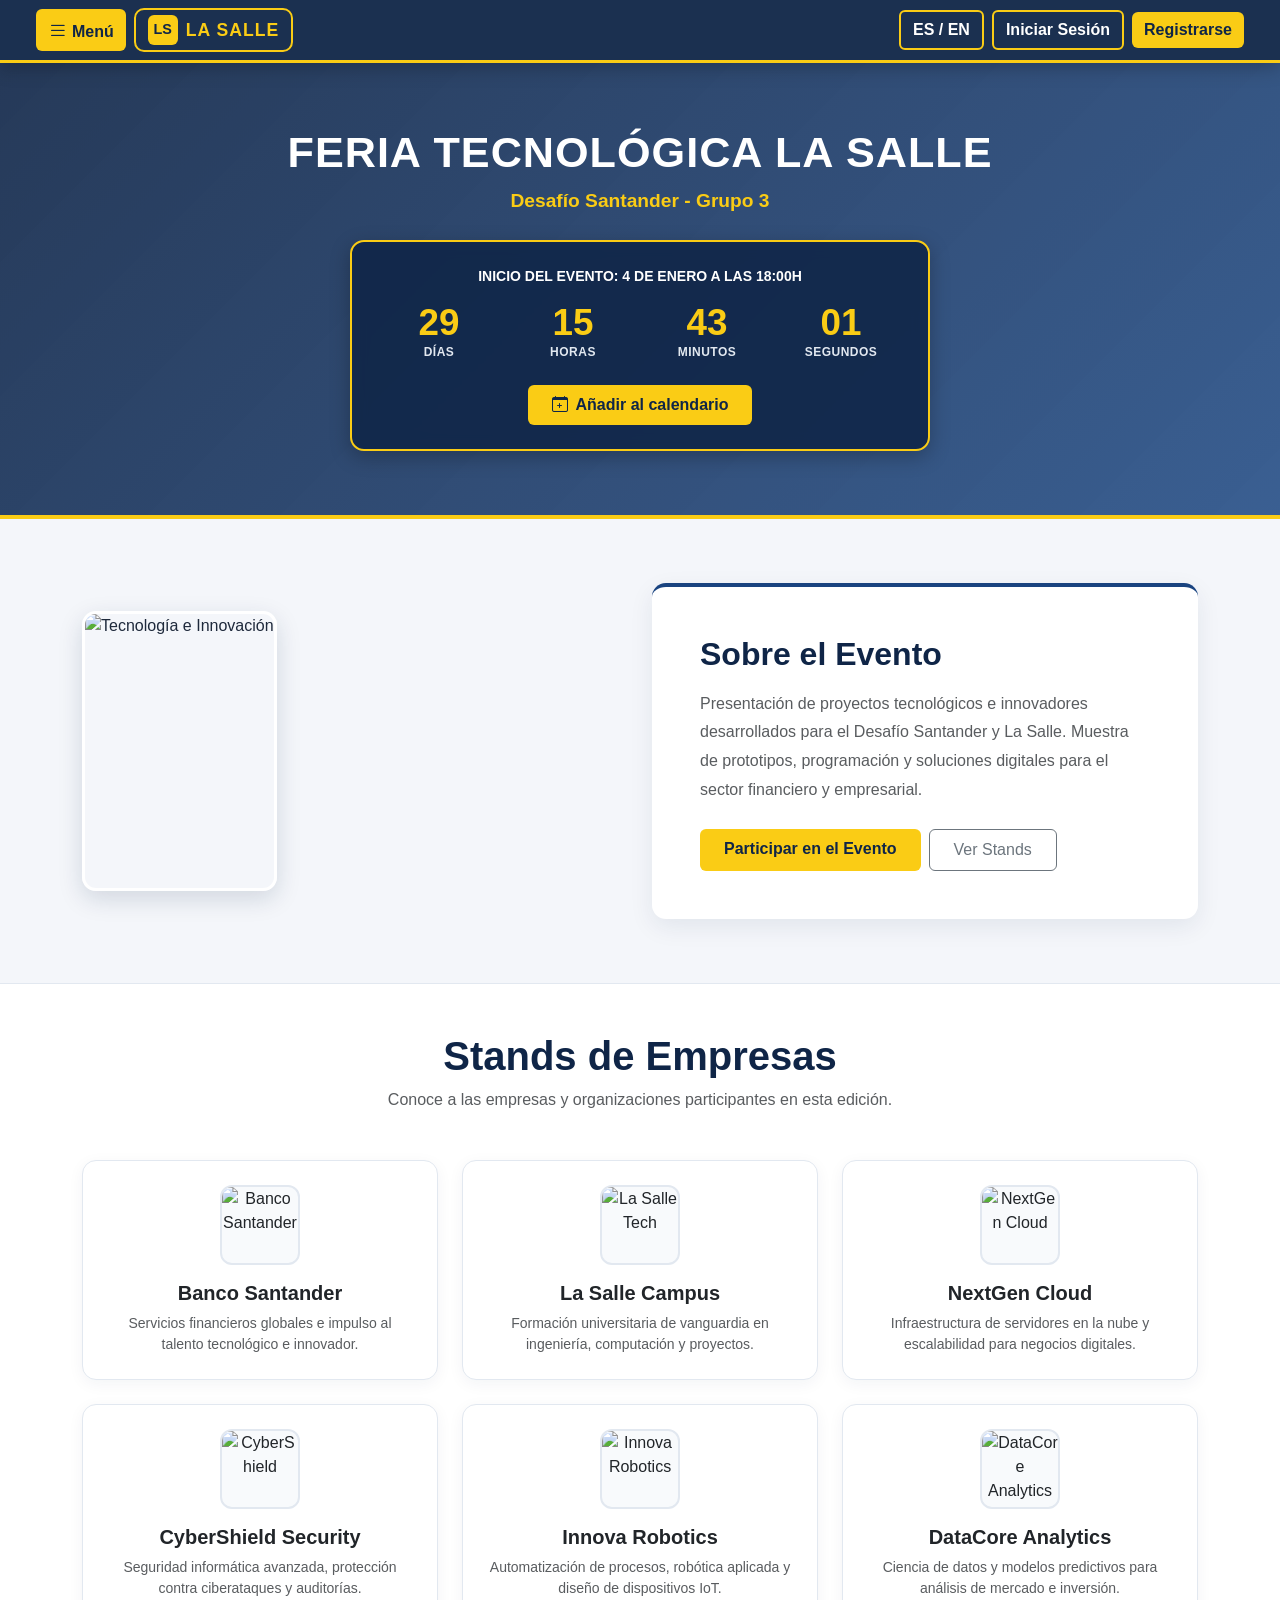
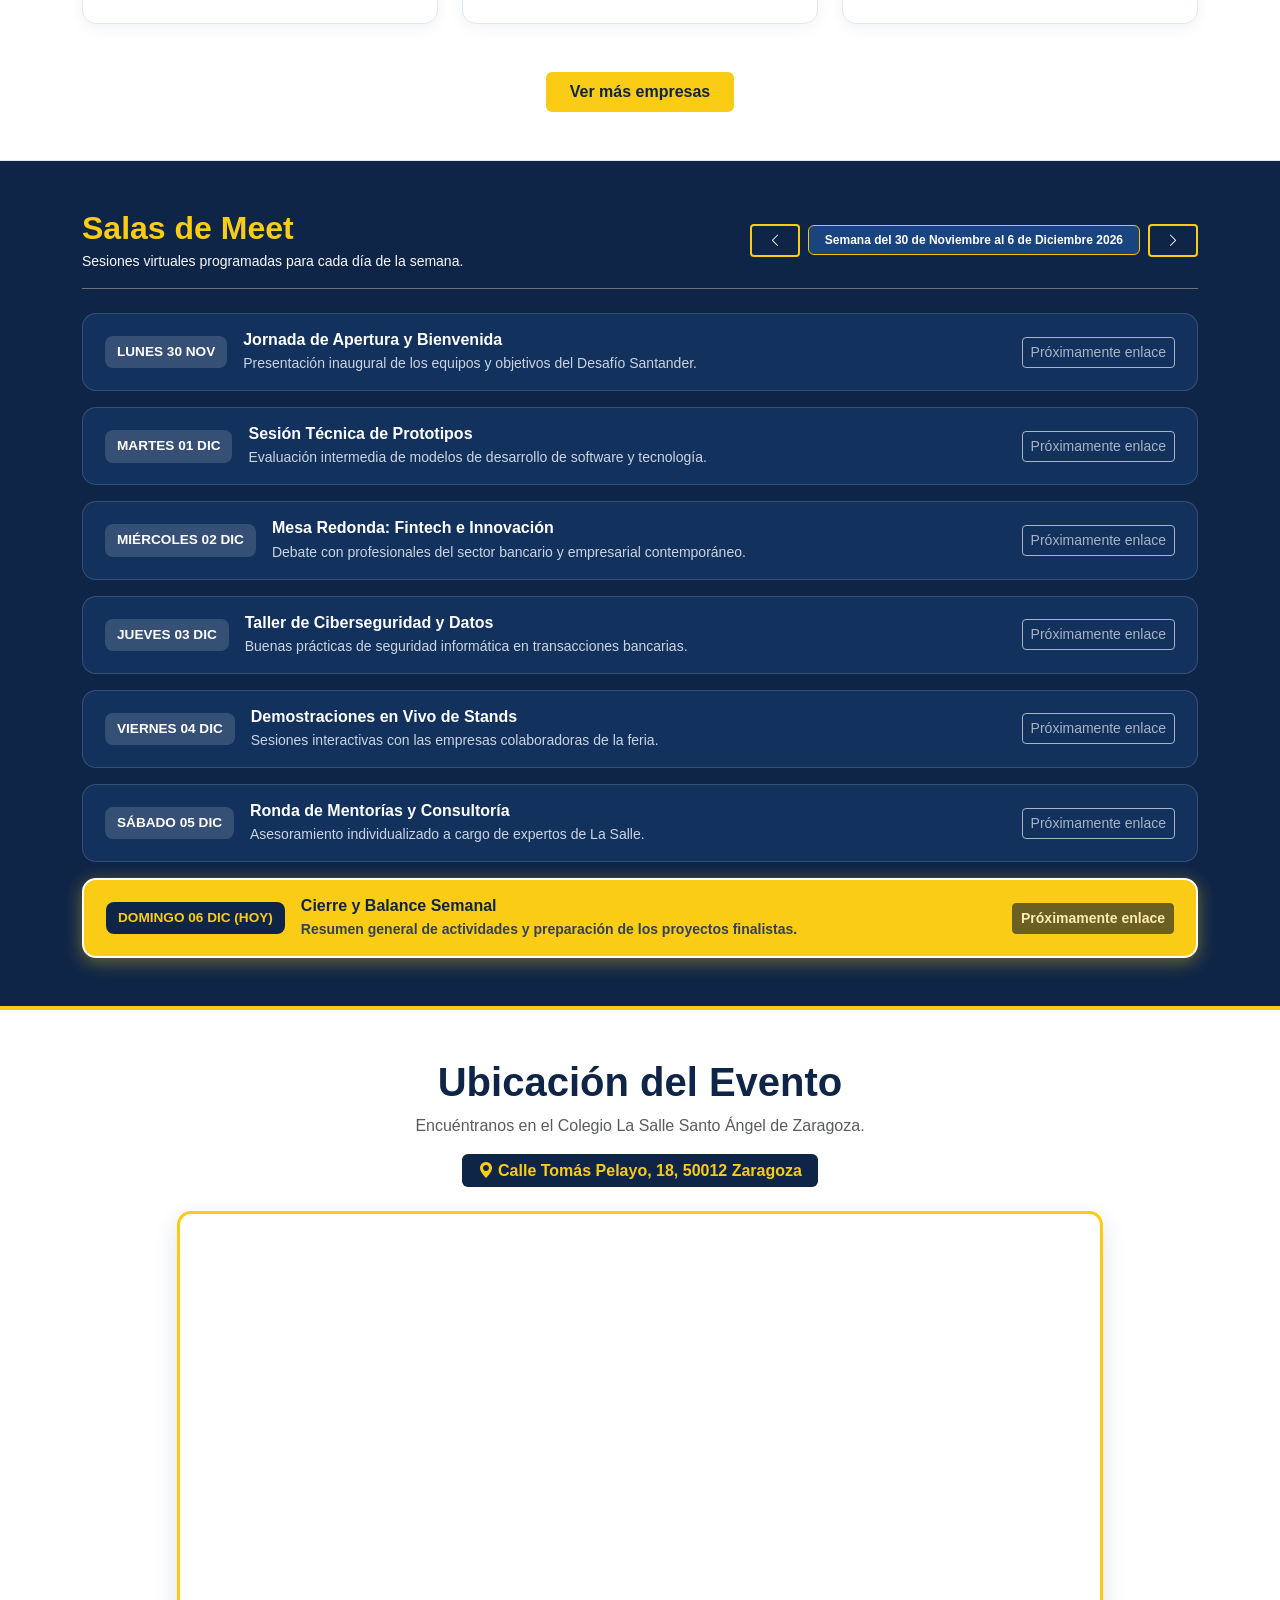
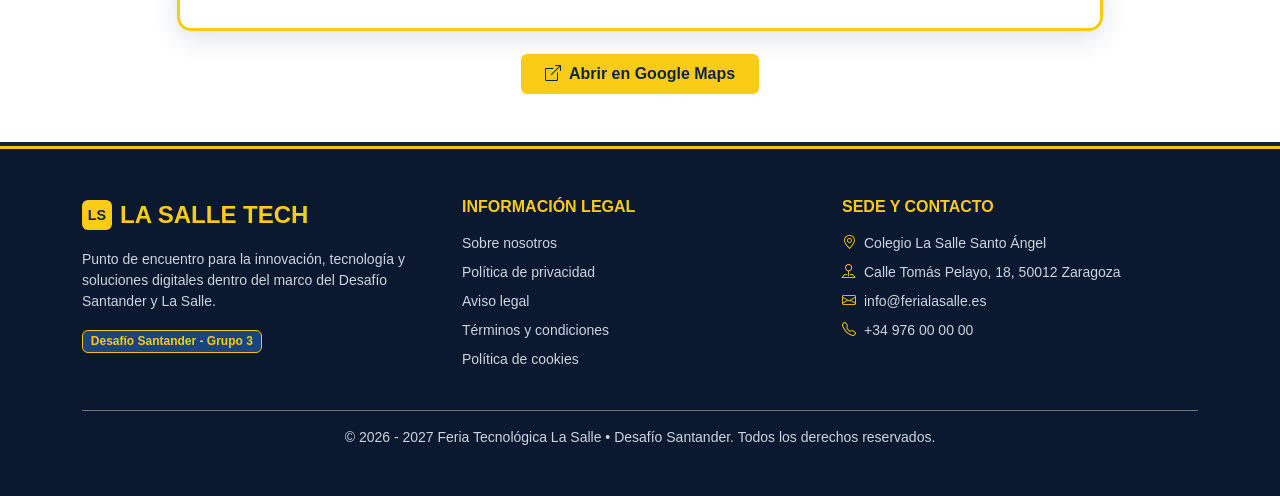
==== Archivos Página Web/index.html @ 6c06a2c7 "cambio de nombre a index" ====
<!DOCTYPE html>
<html lang="es">
<head>
  <meta charset="UTF-8">
  <meta name="viewport" content="width=device-width, initial-scale=1.0">
  <title>Feria La Salle</title>
  <link href="https://cdn.jsdelivr.net/npm/bootstrap@5.3.3/dist/css/bootstrap.min.css" rel="stylesheet">
  <link rel="stylesheet" href="https://cdn.jsdelivr.net/npm/bootstrap-icons@1.11.3/font/bootstrap-icons.min.css">
  <link rel="stylesheet" href="LaSalleCSS.CSS">
</head>
<body>

  <div class="offcanvas offcanvas-start offcanvas-azul" tabindex="-1" id="menuLateral">
    <div class="offcanvas-header border-bottom border-secondary">
      <h5 class="offcanvas-title text-amarillo fw-bold" id="menu-titulo">Menú Principal</h5>
      <button type="button" class="btn-close btn-close-white" data-bs-dismiss="offcanvas"></button>
    </div>
    <div class="offcanvas-body">
      <ul class="nav flex-column gap-2">
        <li class="nav-item">
          <a class="nav-link" href="#info" id="opt-info" data-bs-dismiss="offcanvas">
            <i class="bi bi-info-circle me-2"></i>Información
          </a>
        </li>
        <li class="nav-item">
          <a class="nav-link" href="#stands" id="opt-stands" data-bs-dismiss="offcanvas">
            <i class="bi bi-shop me-2"></i>Stands
          </a>
        </li>
        <li class="nav-item">
          <a class="nav-link" href="#meets" id="opt-meet" data-bs-dismiss="offcanvas">
            <i class="bi bi-camera-video me-2"></i>Meets
          </a>
        </li>
        <li class="nav-item">
          <a class="nav-link" href="#mapa" id="opt-mapa" data-bs-dismiss="offcanvas">
            <i class="bi bi-geo-alt me-2"></i>Mapa
          </a>
        </li>
        <li class="nav-item">
          <a class="nav-link" href="#calendario-seccion" id="opt-cal" data-bs-dismiss="offcanvas">
            <i class="bi bi-calendar3 me-2"></i>Calendario
          </a>
        </li>
      </ul>
    </div>
  </div>

  <div class="modal fade" id="modalPerfil" tabindex="-1" aria-hidden="true">
    <div class="modal-dialog modal-dialog-centered">
      <div class="modal-content card-auth overflow-hidden">
        <div class="card-auth-header d-flex justify-content-between align-items-center">
          <h5 class="modal-title fw-bold text-amarillo mb-0" id="perfil-modal-titulo">
            <i class="bi bi-person-bounding-box me-2"></i>Perfil de Usuario
          </h5>
          <button type="button" class="btn-close btn-close-white" data-bs-dismiss="modal"></button>
        </div>
        <div class="modal-body p-4 text-center">
          <div class="mb-3">
            <img src="https://images.unsplash.com/photo-1535713875002-d1d0cf377fde?auto=format&fit=crop&w=200&q=80" id="perfil-modal-img" alt="Foto de Perfil" class="rounded-circle border border-warning border-3 shadow" style="width: 110px; height: 110px; object-fit: cover;">
          </div>
          <h4 class="fw-bold text-dark mb-1" id="perfil-modal-nombre">Usuario</h4>
          <div class="mb-4">
            <span class="badge bg-azul-primario text-amarillo px-3 py-2 fs-6" id="perfil-modal-tipo">Usuario / Invitado</span>
          </div>
          <div class="text-start bg-light p-3 rounded-3 border" id="perfil-modal-detalles">
          </div>
        </div>
        <div class="modal-footer bg-light border-0 d-flex justify-content-between">
          <button type="button" class="btn btn-outline-secondary" data-bs-dismiss="modal" id="perfil-btn-cerrar">Cerrar</button>
          <button type="button" class="btn btn-danger" onclick="cerrarSesion()" id="perfil-btn-salir">Cerrar Sesión</button>
        </div>
      </div>
    </div>
  </div>

  <header class="banner-superior-sticky py-2 px-3 px-md-4">
    <div class="container-fluid d-flex justify-content-between align-items-center flex-wrap gap-2">
      <div class="d-flex align-items-center gap-2">
        <button class="btn btn-amarillo" type="button" data-bs-toggle="offcanvas" data-bs-target="#menuLateral">
          <i class="bi bi-list fs-5 me-1"></i><span id="btn-txt-menu">Menú</span>
        </button>
        <a href="LaSalle.HTML" class="logo-banner">
          <div class="logo-simbolo">LS</div>
          <span class="logo-texto">LA SALLE</span>
        </a>
      </div>

      <div class="d-flex align-items-center flex-wrap gap-2" id="contenedor-auth-header">
        <button class="btn btn-azul-outline" id="btn-idioma" onclick="cambiarIdioma()">ES / EN</button>
        <div id="zona-botones-sesion" class="d-flex align-items-center gap-2">
          <a href="login.html" class="btn btn-azul-outline" id="btn-login-header">Iniciar Sesión</a>
          <a href="login.html#bloque-registro" class="btn btn-amarillo" id="btn-registro-header">Registrarse</a>
        </div>
      </div>
    </div>
  </header>

  <section class="primer-fragmento p-3 p-md-5 d-flex align-items-center justify-content-center" id="calendario-seccion">
    <div class="container text-center my-3">
      <h1 class="nombre-evento text-uppercase mb-2" id="txt-titulo">Feria Tecnológica La Salle</h1>
      <div class="subtitulo-evento mb-4" id="txt-subtitulo">Desafío Santander - Grupo 3</div>

      <div class="contador-caja mx-auto p-3 p-md-4 text-center">
        <div class="text-uppercase fw-bold text-white small mb-3" id="txt-contador-desc">
          Inicio del evento: 4 de Enero a las 18:00h
        </div>
        <div class="row g-2 justify-content-center text-center">
          <div class="col-3">
            <div class="contador-numero" id="dias">00</div>
            <div class="contador-etiqueta" id="lbl-dias">Días</div>
          </div>
          <div class="col-3">
            <div class="contador-numero" id="horas">00</div>
            <div class="contador-etiqueta" id="lbl-horas">Horas</div>
          </div>
          <div class="col-3">
            <div class="contador-numero" id="minutos">00</div>
            <div class="contador-etiqueta" id="lbl-min">Minutos</div>
          </div>
          <div class="col-3">
            <div class="contador-numero" id="segundos">00</div>
            <div class="contador-etiqueta" id="lbl-seg">Segundos</div>
          </div>
        </div>
        <div class="mt-4">
          <button type="button" class="btn btn-amarillo px-4 py-2" id="btn-add-cal">
            <i class="bi bi-calendar-plus me-2"></i>Añadir al calendario
          </button>
        </div>
      </div>
    </div>
  </section>

  <section class="container my-5 py-3" id="info">
    <div class="row g-4 align-items-center">
      <div class="col-12 col-lg-6">
        <img src="https://images.unsplash.com/photo-1531482615713-2afd69097998?auto=format&fit=crop&w=900&q=80" alt="Tecnología e Innovación" class="foto-evento img-fluid">
      </div>
      <div class="col-12 col-lg-6">
        <div class="tarjeta-info p-4 p-md-5">
          <h2 class="fw-bold mb-3" style="color: #0f2547;" id="txt-info-titulo">Sobre el Evento</h2>
          <p class="text-muted fs-6 mb-4" id="txt-info-cuerpo" style="line-height: 1.8;">
            Presentación de proyectos tecnológicos e innovadores desarrollados para el Desafío Santander y La Salle. Muestra de prototipos, programación y soluciones digitales para el sector financiero y empresarial.
          </p>
          <div class="d-flex flex-wrap gap-2">
            <a href="login.html#bloque-registro" class="btn btn-amarillo px-4 py-2" id="btn-participar">Participar en el Evento</a>
            <a href="#stands" class="btn btn-outline-secondary px-4 py-2" id="btn-mas-info">Ver Stands</a>
          </div>
        </div>
      </div>
    </div>
  </section>

  <section class="seccion-stands py-5" id="stands">
    <div class="container">
      <div class="text-center mb-5">
        <h2 class="fw-bold display-6" style="color: #0f2547;" id="txt-stands-titulo">Stands de Empresas</h2>
        <p class="text-muted" id="txt-stands-sub">Conoce a las empresas y organizaciones participantes en esta edición.</p>
      </div>

      <div class="row row-cols-1 row-cols-md-2 row-cols-lg-3 g-4">
        <div class="col">
          <div class="card h-100 tarjeta-empresa text-center p-4">
            <div class="logo-empresa-wrapper mx-auto mb-3">
              <img src="https://images.unsplash.com/photo-1618005182384-a83a8bd57fbe?auto=format&fit=crop&w=160&q=80" class="logo-empresa" alt="Banco Santander">
            </div>
            <h5 class="fw-bold mb-2">Banco Santander</h5>
            <p class="text-muted small mb-0" id="stand-desc-1">Servicios financieros globales e impulso al talento tecnológico e innovador.</p>
          </div>
        </div>

        <div class="col">
          <div class="card h-100 tarjeta-empresa text-center p-4">
            <div class="logo-empresa-wrapper mx-auto mb-3">
              <img src="https://images.unsplash.com/photo-1526374965328-7f61d4dc18c5?auto=format&fit=crop&w=160&q=80" class="logo-empresa" alt="La Salle Tech">
            </div>
            <h5 class="fw-bold mb-2">La Salle Campus</h5>
            <p class="text-muted small mb-0" id="stand-desc-2">Formación universitaria de vanguardia en ingeniería, computación y proyectos.</p>
          </div>
        </div>

        <div class="col">
          <div class="card h-100 tarjeta-empresa text-center p-4">
            <div class="logo-empresa-wrapper mx-auto mb-3">
              <img src="https://images.unsplash.com/photo-1518770660439-4636190af475?auto=format&fit=crop&w=160&q=80" class="logo-empresa" alt="NextGen Cloud">
            </div>
            <h5 class="fw-bold mb-2">NextGen Cloud</h5>
            <p class="text-muted small mb-0" id="stand-desc-3">Infraestructura de servidores en la nube y escalabilidad para negocios digitales.</p>
          </div>
        </div>

        <div class="col">
          <div class="card h-100 tarjeta-empresa text-center p-4">
            <div class="logo-empresa-wrapper mx-auto mb-3">
              <img src="https://images.unsplash.com/photo-1550751827-4bd374c3f58b?auto=format&fit=crop&w=160&q=80" class="logo-empresa" alt="CyberShield">
            </div>
            <h5 class="fw-bold mb-2">CyberShield Security</h5>
            <p class="text-muted small mb-0" id="stand-desc-4">Seguridad informática avanzada, protección contra ciberataques y auditorías.</p>
          </div>
        </div>

        <div class="col">
          <div class="card h-100 tarjeta-empresa text-center p-4">
            <div class="logo-empresa-wrapper mx-auto mb-3">
              <img src="https://images.unsplash.com/photo-1535378917042-10a22c95931a?auto=format&fit=crop&w=160&q=80" class="logo-empresa" alt="Innova Robotics">
            </div>
            <h5 class="fw-bold mb-2">Innova Robotics</h5>
            <p class="text-muted small mb-0" id="stand-desc-5">Automatización de procesos, robótica aplicada y diseño de dispositivos IoT.</p>
          </div>
        </div>

        <div class="col">
          <div class="card h-100 tarjeta-empresa text-center p-4">
            <div class="logo-empresa-wrapper mx-auto mb-3">
              <img src="https://images.unsplash.com/photo-1507238691740-187a5b1d37b8?auto=format&fit=crop&w=160&q=80" class="logo-empresa" alt="DataCore Analytics">
            </div>
            <h5 class="fw-bold mb-2">DataCore Analytics</h5>
            <p class="text-muted small mb-0" id="stand-desc-6">Ciencia de datos y modelos predictivos para análisis de mercado e inversión.</p>
          </div>
        </div>
      </div>

      <div class="text-center mt-5">
        <a href="stands.html" class="btn btn-amarillo px-4 py-2" id="btn-ver-mas-stands">
          Ver más empresas
        </a>
      </div>
    </div>
  </section>

  <section class="seccion-meets py-5" id="meets">
    <div class="container">
      <div class="d-flex justify-content-between align-items-center flex-wrap gap-3 mb-4 border-bottom border-secondary pb-3">
        <div>
          <h2 class="fw-bold text-amarillo mb-1" id="txt-meets-titulo">Salas de Meet</h2>
          <p class="text-light small mb-0" id="txt-meets-sub">Sesiones virtuales programadas para cada día de la semana.</p>
        </div>

        <div class="d-flex align-items-center gap-2">
          <button class="btn btn-azul-outline btn-sm px-3" onclick="moverSemana(-1)" title="Semana anterior">
            <i class="bi bi-chevron-left"></i>
          </button>
          <span class="badge bg-azul-secundario border border-warning text-white py-2 px-3 fw-bold" id="etiqueta-semana">
            Cargando semana...
          </span>
          <button class="btn btn-azul-outline btn-sm px-3" onclick="moverSemana(1)" title="Semana siguiente">
            <i class="bi bi-chevron-right"></i>
          </button>
        </div>
      </div>

      <div class="row row-cols-1 g-3">
        <div class="col">
          <div class="tarjeta-dia-columna d-flex flex-column flex-md-row justify-content-between align-items-md-center gap-3" id="tarjeta-dia-1">
            <div class="d-flex align-items-center gap-3">
              <span class="badge-dia" id="col-dia-1-badge">LUNES 09 NOV</span>
              <div>
                <h6 class="fw-bold mb-1" id="col-dia-1-titulo">Jornada de Apertura y Bienvenida</h6>
                <p class="small text-muted-custom mb-0" id="col-dia-1-desc">Presentación inaugural de los equipos y objetivos del Desafío Santander.</p>
              </div>
            </div>
            <div>
              <button class="btn btn-sm btn-outline-light disabled" id="col-btn-1">Próximamente enlace</button>
            </div>
          </div>
        </div>

        <div class="col">
          <div class="tarjeta-dia-columna dia-actual d-flex flex-column flex-md-row justify-content-between align-items-md-center gap-3" id="tarjeta-dia-2">
            <div class="d-flex align-items-center gap-3">
              <span class="badge-dia" id="col-dia-2-badge">MARTES 10 NOV (HOY)</span>
              <div>
                <h6 class="fw-bold mb-1" id="col-dia-2-titulo">Sesión Técnica de Prototipos</h6>
                <p class="small text-muted-custom mb-0" id="col-dia-2-desc">Evaluación intermedia de modelos de desarrollo de software y tecnología.</p>
              </div>
            </div>
            <div>
              <button class="btn btn-sm btn-dark fw-bold disabled" id="col-btn-2">Próximamente enlace</button>
            </div>
          </div>
        </div>

        <div class="col">
          <div class="tarjeta-dia-columna d-flex flex-column flex-md-row justify-content-between align-items-md-center gap-3" id="tarjeta-dia-3">
            <div class="d-flex align-items-center gap-3">
              <span class="badge-dia" id="col-dia-3-badge">MIÉRCOLES 11 NOV</span>
              <div>
                <h6 class="fw-bold mb-1" id="col-dia-3-titulo">Mesa Redonda: Fintech e Innovación</h6>
                <p class="small text-muted-custom mb-0" id="col-dia-3-desc">Debate con profesionales del sector bancario y empresarial contemporáneo.</p>
              </div>
            </div>
            <div>
              <button class="btn btn-sm btn-outline-light disabled" id="col-btn-3">Próximamente enlace</button>
            </div>
          </div>
        </div>

        <div class="col">
          <div class="tarjeta-dia-columna d-flex flex-column flex-md-row justify-content-between align-items-md-center gap-3" id="tarjeta-dia-4">
            <div class="d-flex align-items-center gap-3">
              <span class="badge-dia" id="col-dia-4-badge">JUEVES 12 NOV</span>
              <div>
                <h6 class="fw-bold mb-1" id="col-dia-4-titulo">Taller de Ciberseguridad y Datos</h6>
                <p class="small text-muted-custom mb-0" id="col-dia-4-desc">Buenas prácticas de seguridad informática en transacciones bancarias.</p>
              </div>
            </div>
            <div>
              <button class="btn btn-sm btn-outline-light disabled" id="col-btn-4">Próximamente enlace</button>
            </div>
          </div>
        </div>

        <div class="col">
          <div class="tarjeta-dia-columna d-flex flex-column flex-md-row justify-content-between align-items-md-center gap-3" id="tarjeta-dia-5">
            <div class="d-flex align-items-center gap-3">
              <span class="badge-dia" id="col-dia-5-badge">VIERNES 13 NOV</span>
              <div>
                <h6 class="fw-bold mb-1" id="col-dia-5-titulo">Demostraciones en Vivo de Stands</h6>
                <p class="small text-muted-custom mb-0" id="col-dia-5-desc">Sesiones interactivas con las empresas colaboradoras de la feria.</p>
              </div>
            </div>
            <div>
              <button class="btn btn-sm btn-outline-light disabled" id="col-btn-5">Próximamente enlace</button>
            </div>
          </div>
        </div>

        <div class="col">
          <div class="tarjeta-dia-columna d-flex flex-column flex-md-row justify-content-between align-items-md-center gap-3" id="tarjeta-dia-6">
            <div class="d-flex align-items-center gap-3">
              <span class="badge-dia" id="col-dia-6-badge">SÁBADO 14 NOV</span>
              <div>
                <h6 class="fw-bold mb-1" id="col-dia-6-titulo">Ronda de Mentorías y Consultoría</h6>
                <p class="small text-muted-custom mb-0" id="col-dia-6-desc">Asesoramiento individualizado a cargo de expertos de La Salle.</p>
              </div>
            </div>
            <div>
              <button class="btn btn-sm btn-outline-light disabled" id="col-btn-6">Próximamente enlace</button>
            </div>
          </div>
        </div>

        <div class="col">
          <div class="tarjeta-dia-columna d-flex flex-column flex-md-row justify-content-between align-items-md-center gap-3" id="tarjeta-dia-7">
            <div class="d-flex align-items-center gap-3">
              <span class="badge-dia" id="col-dia-7-badge">DOMINGO 15 NOV</span>
              <div>
                <h6 class="fw-bold mb-1" id="col-dia-7-titulo">Cierre y Balance Semanal</h6>
                <p class="small text-muted-custom mb-0" id="col-dia-7-desc">Resumen general de actividades y preparación de los proyectos finalistas.</p>
              </div>
            </div>
            <div>
              <button class="btn btn-sm btn-outline-light disabled" id="col-btn-7">Próximamente enlace</button>
            </div>
          </div>
        </div>
      </div>
    </div>
  </section>

  <section class="seccion-mapa py-5" id="mapa">
    <div class="container">
      <div class="text-center mb-4">
        <h2 class="fw-bold display-6" style="color: #0f2547;" id="txt-mapa-titulo">Ubicación del Evento</h2>
        <p class="text-muted" id="txt-mapa-sub">Encuéntranos en el Colegio La Salle Santo Ángel de Zaragoza.</p>
        <span class="badge bg-azul-primario text-amarillo fs-6 py-2 px-3 fw-bold">
          <i class="bi bi-geo-alt-fill me-1"></i>Calle Tomás Pelayo, 18, 50012 Zaragoza
        </span>
      </div>

      <div class="row justify-content-center">
        <div class="col-12 col-lg-10">
          <iframe 
            class="mapa-frame mb-3"
            src="https://www.google.com/maps/embed?pb=!1m18!1m12!1m3!1d2982.025345672152!2d-0.8936785234586455!3d41.633596480749065!2m3!1f0!2f0!3f0!3m2!1i1024!2i768!4f13.1!3m3!1m2!1s0xd5914ddf2fa75bb%3A0x6b2e11894d3a8a3a!2sColegio%20La%20Salle%20Santo%20%C3%81ngel!5e0!3m2!1ses!2ses!4v1700000000000!5m2!1ses!2ses" 
            allowfullscreen="" 
            loading="lazy" 
            referrerpolicy="no-referrer-when-downgrade">
          </iframe>
          <div class="text-center">
            <a href="https://www.google.com/maps/search/?api=1&query=Colegio+La+Salle+Santo+Angel+Zaragoza" target="_blank" rel="noopener noreferrer" class="btn btn-amarillo px-4 py-2" id="btn-abrir-gmaps">
              <i class="bi bi-box-arrow-up-right me-2"></i>Abrir en Google Maps
            </a>
          </div>
        </div>
      </div>
    </div>
  </section>

  <footer class="seccion-footer py-5 border-top border-warning border-3">
    <div class="container">
      <div class="row g-4 mb-4">
        <div class="col-12 col-md-4">
          <div class="d-flex align-items-center gap-2 mb-3">
            <div class="logo-simbolo">LS</div>
            <span class="fs-4 fw-bold text-amarillo">LA SALLE TECH</span>
          </div>
          <p class="small text-muted-custom mb-3" id="footer-desc">
            Punto de encuentro para la innovación, tecnología y soluciones digitales dentro del marco del Desafío Santander y La Salle.
          </p>
          <span class="badge bg-azul-secundario text-amarillo border border-warning" id="footer-badge">Desafío Santander - Grupo 3</span>
        </div>

        <div class="col-6 col-md-4">
          <h6 class="fw-bold text-amarillo text-uppercase mb-3" id="footer-col-enlaces">Información Legal</h6>
          <ul class="list-unstyled d-flex flex-column gap-2 small">
            <li><a href="#" class="footer-link" onclick="event.preventDefault()" id="link-sobre-nosotros">Sobre nosotros</a></li>
            <li><a href="#" class="footer-link" onclick="event.preventDefault()" id="link-politica-privacidad">Política de privacidad</a></li>
            <li><a href="#" class="footer-link" onclick="event.preventDefault()" id="link-aviso-legal">Aviso legal</a></li>
            <li><a href="#" class="footer-link" onclick="event.preventDefault()" id="link-terminos">Términos y condiciones</a></li>
            <li><a href="#" class="footer-link" onclick="event.preventDefault()" id="link-cookies">Política de cookies</a></li>
          </ul>
        </div>

        <div class="col-6 col-md-4">
          <h6 class="fw-bold text-amarillo text-uppercase mb-3" id="footer-col-contacto">Sede y Contacto</h6>
          <ul class="list-unstyled small text-muted-custom d-flex flex-column gap-2">
            <li><i class="bi bi-geo-alt text-amarillo me-2"></i>Colegio La Salle Santo Ángel</li>
            <li><i class="bi bi-pin-map text-amarillo me-2"></i>Calle Tomás Pelayo, 18, 50012 Zaragoza</li>
            <li><i class="bi bi-envelope text-amarillo me-2"></i>info@ferialasalle.es</li>
            <li><i class="bi bi-telephone text-amarillo me-2"></i>+34 976 00 00 00</li>
          </ul>
        </div>
      </div>

      <div class="border-top border-secondary pt-3 text-center small text-muted-custom" id="footer-copy">
        &copy; 2026 - 2027 Feria Tecnológica La Salle &bull; Desafío Santander. Todos los derechos reservados.
      </div>
    </div>
  </footer>

  <script src="https://cdn.jsdelivr.net/npm/bootstrap@5.3.3/dist/js/bootstrap.bundle.min.js"></script>
  <script>
    let idiomaActual = localStorage.getItem("idiomaSeleccionado") || "es";
    let offsetSemana = 0;

    function aplicarTraduccion(lang) {
      if (lang === "en") {
        document.getElementById("menu-titulo").innerText = "Main Menu";
        document.getElementById("opt-info").innerHTML = '<i class="bi bi-info-circle me-2"></i>Information';
        document.getElementById("opt-stands").innerHTML = '<i class="bi bi-shop me-2"></i>Stands';
        document.getElementById("opt-meet").innerHTML = '<i class="bi bi-camera-video me-2"></i>Meets';
        document.getElementById("opt-mapa").innerHTML = '<i class="bi bi-geo-alt me-2"></i>Map';
        document.getElementById("opt-cal").innerHTML = '<i class="bi bi-calendar3 me-2"></i>Calendar';
        document.getElementById("btn-txt-menu").innerText = "Menu";
        const btnLogin = document.getElementById("btn-login-header");
        if (btnLogin) btnLogin.innerText = "Sign In";
        const btnReg = document.getElementById("btn-registro-header");
        if (btnReg) btnReg.innerText = "Register";
        document.getElementById("txt-titulo").innerText = "LA SALLE TECH FAIR";
        document.getElementById("txt-subtitulo").innerText = "Santander Challenge - Group 3";
        document.getElementById("txt-contador-desc").innerText = "Event starts: January 4th at 18:00h";
        document.getElementById("lbl-dias").innerText = "Days";
        document.getElementById("lbl-horas").innerText = "Hours";
        document.getElementById("lbl-min").innerText = "Minutes";
        document.getElementById("lbl-seg").innerText = "Seconds";
        document.getElementById("btn-add-cal").innerHTML = '<i class="bi bi-calendar-plus me-2"></i>Add to calendar';
        document.getElementById("txt-info-titulo").innerText = "About the Event";
        document.getElementById("txt-info-cuerpo").innerText = "Presentation of technological and innovative projects developed for the Santander and La Salle Challenge.";
        document.getElementById("btn-participar").innerText = "Join the Event";
        document.getElementById("btn-mas-info").innerText = "View Stands";
        document.getElementById("txt-stands-titulo").innerText = "Company Stands";
        document.getElementById("txt-stands-sub").innerText = "Discover participating companies and organizations in this edition.";
        document.getElementById("btn-ver-mas-stands").innerText = "See more companies";
        document.getElementById("txt-meets-titulo").innerText = "Meet Rooms";
        document.getElementById("txt-meets-sub").innerText = "Virtual sessions scheduled for each day of the week.";
        document.getElementById("txt-mapa-titulo").innerText = "Event Location";
        document.getElementById("txt-mapa-sub").innerText = "Find us at Colegio La Salle Santo Ángel in Zaragoza.";
        document.getElementById("btn-abrir-gmaps").innerHTML = '<i class="bi bi-box-arrow-up-right me-2"></i>Open in Google Maps';
        document.getElementById("footer-desc").innerText = "Meeting point for innovation, technology and digital solutions within the Santander & La Salle Challenge.";
        document.getElementById("footer-col-enlaces").innerText = "Legal Information";
        document.getElementById("footer-col-contacto").innerText = "Headquarters & Contact";
        document.getElementById("link-sobre-nosotros").innerText = "About us";
        document.getElementById("link-politica-privacidad").innerText = "Privacy Policy";
        document.getElementById("link-aviso-legal").innerText = "Legal Notice";
        document.getElementById("link-terminos").innerText = "Terms and Conditions";
        document.getElementById("link-cookies").innerText = "Cookies Policy";
        document.getElementById("footer-copy").innerHTML = "&copy; 2026 - 2027 La Salle Tech Fair &bull; Santander Challenge. All rights reserved.";
        document.getElementById("perfil-modal-titulo").innerHTML = '<i class="bi bi-person-bounding-box me-2"></i>Account Profile';
        document.getElementById("perfil-btn-cerrar").innerText = "Close";
        document.getElementById("perfil-btn-salir").innerText = "Log Out";
      } else {
        document.getElementById("menu-titulo").innerText = "Menú Principal";
        document.getElementById("opt-info").innerHTML = '<i class="bi bi-info-circle me-2"></i>Información';
        document.getElementById("opt-stands").innerHTML = '<i class="bi bi-shop me-2"></i>Stands';
        document.getElementById("opt-meet").innerHTML = '<i class="bi bi-camera-video me-2"></i>Meets';
        document.getElementById("opt-mapa").innerHTML = '<i class="bi bi-geo-alt me-2"></i>Mapa';
        document.getElementById("opt-cal").innerHTML = '<i class="bi bi-calendar3 me-2"></i>Calendario';
        document.getElementById("btn-txt-menu").innerText = "Menú";
        const btnLogin = document.getElementById("btn-login-header");
        if (btnLogin) btnLogin.innerText = "Iniciar Sesión";
        const btnReg = document.getElementById("btn-registro-header");
        if (btnReg) btnReg.innerText = "Registrarse";
        document.getElementById("txt-titulo").innerText = "FERIA TECNOLÓGICA LA SALLE";
        document.getElementById("txt-subtitulo").innerText = "Desafío Santander - Grupo 3";
        document.getElementById("txt-contador-desc").innerText = "Inicio del evento: 4 de Enero a las 18:00h";
        document.getElementById("lbl-dias").innerText = "Días";
        document.getElementById("lbl-horas").innerText = "Horas";
        document.getElementById("lbl-min").innerText = "Minutos";
        document.getElementById("lbl-seg").innerText = "Segundos";
        document.getElementById("btn-add-cal").innerHTML = '<i class="bi bi-calendar-plus me-2"></i>Añadir al calendario';
        document.getElementById("txt-info-titulo").innerText = "Sobre el Evento";
        document.getElementById("txt-info-cuerpo").innerText = "Presentación de proyectos tecnológicos e innovadores desarrollados para el Desafío Santander y La Salle. Muestra de prototipos, programación y soluciones digitales para el sector financiero y empresarial.";
        document.getElementById("btn-participar").innerText = "Participar en el Evento";
        document.getElementById("btn-mas-info").innerText = "Ver Stands";
        document.getElementById("txt-stands-titulo").innerText = "Stands de Empresas";
        document.getElementById("txt-stands-sub").innerText = "Conoce a las empresas y organizaciones participantes en esta edición.";
        document.getElementById("btn-ver-mas-stands").innerText = "Ver más empresas";
        document.getElementById("txt-meets-titulo").innerText = "Salas de Meet";
        document.getElementById("txt-meets-sub").innerText = "Sesiones virtuales programadas para cada día de la semana.";
        document.getElementById("txt-mapa-titulo").innerText = "Ubicación del Evento";
        document.getElementById("txt-mapa-sub").innerText = "Encuéntranos en el Colegio La Salle Santo Ángel de Zaragoza.";
        document.getElementById("btn-abrir-gmaps").innerHTML = '<i class="bi bi-box-arrow-up-right me-2"></i>Abrir en Google Maps';
        document.getElementById("footer-desc").innerText = "Punto de encuentro para la innovación, tecnología y soluciones digitales dentro del marco del Desafío Santander y La Salle.";
        document.getElementById("footer-col-enlaces").innerText = "Información Legal";
        document.getElementById("footer-col-contacto").innerText = "Sede y Contacto";
        document.getElementById("link-sobre-nosotros").innerText = "Sobre nosotros";
        document.getElementById("link-politica-privacidad").innerText = "Política de privacidad";
        document.getElementById("link-aviso-legal").innerText = "Aviso legal";
        document.getElementById("link-terminos").innerText = "Términos y condiciones";
        document.getElementById("link-cookies").innerText = "Política de cookies";
        document.getElementById("footer-copy").innerHTML = "&copy; 2026 - 2027 Feria Tecnológica La Salle &bull; Desafío Santander. Todos los derechos reservados.";
        document.getElementById("perfil-modal-titulo").innerHTML = '<i class="bi bi-person-bounding-box me-2"></i>Perfil de Usuario';
        document.getElementById("perfil-btn-cerrar").innerText = "Cerrar";
        document.getElementById("perfil-btn-salir").innerText = "Cerrar Sesión";
      }
      renderizarMeets();
    }

    function cambiarIdioma() {
      idiomaActual = (idiomaActual === "es") ? "en" : "es";
      localStorage.setItem("idiomaSeleccionado", idiomaActual);
      aplicarTraduccion(idiomaActual);
      actualizarEstadoSesion();
    }

    function abrirPerfil() {
      const usuarioSesion = localStorage.getItem("usuarioActual");
      if (!usuarioSesion) return;
      const datos = JSON.parse(usuarioSesion);

      const imgEl = document.getElementById("perfil-modal-img");
      const nomEl = document.getElementById("perfil-modal-nombre");
      const tipoEl = document.getElementById("perfil-modal-tipo");
      const detEl = document.getElementById("perfil-modal-detalles");

      const defaultFoto = (datos.tipo === "empresa") ?
        "https://images.unsplash.com/photo-1618005182384-a83a8bd57fbe?auto=format&fit=crop&w=200&q=80" :
        "https://images.unsplash.com/photo-1535713875002-d1d0cf377fde?auto=format&fit=crop&w=200&q=80";

      imgEl.src = datos.foto || defaultFoto;
      nomEl.innerText = datos.nombre;

      if (datos.tipo === "empresa") {
        tipoEl.innerText = (idiomaActual === "es") ? "Empresa Colaboradora" : "Partner Company";
        detEl.innerHTML = `
          <div class="mb-2"><strong class="text-secondary">${idiomaActual === "es" ? "Centro:" : "Center:"}</strong> <span class="text-dark">${datos.centro || "-"}</span></div>
          <div class="mb-2"><strong class="text-secondary">${idiomaActual === "es" ? "Localidad:" : "City:"}</strong> <span class="text-dark">${datos.localidad || "-"}</span></div>
          <div class="mb-2"><strong class="text-secondary">${idiomaActual === "es" ? "Teléfono:" : "Phone:"}</strong> <span class="text-dark">${datos.telefono || "-"}</span></div>
          <div class="mb-2"><strong class="text-secondary">${idiomaActual === "es" ? "Correo Corporativo:" : "Corporate Email:"}</strong> <span class="text-dark">${datos.correo || "-"}</span></div>
          <div><strong class="text-secondary">${idiomaActual === "es" ? "Descripción:" : "Description:"}</strong> <p class="small text-muted mb-0 mt-1">${datos.descripcion || "-"}</p></div>
        `;
      } else {
        tipoEl.innerText = (idiomaActual === "es") ? "Usuario / Asistente" : "User / Attendee";
        detEl.innerHTML = `
          <div class="mb-2"><strong class="text-secondary">${idiomaActual === "es" ? "Nombre Completo:" : "Full Name:"}</strong> <span class="text-dark">${datos.nombre}</span></div>
          <div class="mb-2"><strong class="text-secondary">${idiomaActual === "es" ? "Correo Electrónico:" : "Email Address:"}</strong> <span class="text-dark">${datos.correo || "-"}</span></div>
          <div><strong class="text-secondary">${idiomaActual === "es" ? "Tipo de Perfil:" : "Profile Type:"}</strong> <span class="text-dark">${idiomaActual === "es" ? "Visitante Acreditado" : "Accredited Visitor"}</span></div>
        `;
      }

      const modal = new bootstrap.Modal(document.getElementById("modalPerfil"));
      modal.show();
    }

    function actualizarEstadoSesion() {
      const usuarioSesion = localStorage.getItem("usuarioActual");
      const zonaBotones = document.getElementById("zona-botones-sesion");
      if (usuarioSesion && zonaBotones) {
        const datos = JSON.parse(usuarioSesion);
        const defaultFoto = (datos.tipo === "empresa") ?
          "https://images.unsplash.com/photo-1618005182384-a83a8bd57fbe?auto=format&fit=crop&w=200&q=80" :
          "https://images.unsplash.com/photo-1535713875002-d1d0cf377fde?auto=format&fit=crop&w=200&q=80";
        const userFoto = datos.foto || defaultFoto;

        zonaBotones.innerHTML = `
          <button class="btn p-0 border-0 d-flex align-items-center gap-2 text-decoration-none shadow-none" onclick="abrirPerfil()" title="${idiomaActual === "es" ? "Ver mi perfil" : "View my profile"}">
            <img src="${userFoto}" alt="Avatar" class="rounded-circle border border-warning border-2" style="width: 36px; height: 36px; object-fit: cover;">
            <span class="badge bg-amarillo text-dark fs-6 py-2 px-3 fw-bold d-none d-sm-inline">
              ${datos.nombre}
            </span>
          </button>
          <button class="btn btn-outline-danger btn-sm fw-bold ms-1" onclick="cerrarSesion()">
            ${idiomaActual === "es" ? "Salir" : "Logout"}
          </button>
        `;
      }
    }

    function cerrarSesion() {
      localStorage.removeItem("usuarioActual");
      window.location.reload();
    }

    actualizarEstadoSesion();

    function calcularContador() {
      const ahora = new Date();
      let anio = ahora.getFullYear();
      let fechaMeta = new Date(anio, 0, 4, 18, 0, 0);

      if (ahora > fechaMeta) {
        fechaMeta = new Date(anio + 1, 0, 4, 18, 0, 0);
      }

      const restante = fechaMeta - ahora;

      if (restante <= 0) {
        document.getElementById("dias").innerText = "00";
        document.getElementById("horas").innerText = "00";
        document.getElementById("minutos").innerText = "00";
        document.getElementById("segundos").innerText = "00";
        return;
      }

      const dias = Math.floor(restante / (1000 * 60 * 60 * 24));
      const horas = Math.floor((restante % (1000 * 60 * 60 * 24)) / (1000 * 60 * 60));
      const minutos = Math.floor((restante % (1000 * 60 * 60)) / (1000 * 60));
      const segundos = Math.floor((restante % (1000 * 60)) / 1000);

      document.getElementById("dias").innerText = dias < 10 ? "0" + dias : dias;
      document.getElementById("horas").innerText = horas < 10 ? "0" + horas : horas;
      document.getElementById("minutos").innerText = minutos < 10 ? "0" + minutos : minutos;
      document.getElementById("segundos").innerText = segundos < 10 ? "0" + segundos : segundos;
    }

    calcularContador();
    setInterval(calcularContador, 1000);

    function getLunesDeSemana(offset) {
      const ahora = new Date();
      const diaSem = ahora.getDay();
      const diff = diaSem === 0 ? -6 : 1 - diaSem;
      return new Date(ahora.getFullYear(), ahora.getMonth(), ahora.getDate() + diff + (offset * 7));
    }

    function renderizarMeets() {
      const lunes = getLunesDeSemana(offsetSemana);
      const domingo = new Date(lunes.getFullYear(), lunes.getMonth(), lunes.getDate() + 6);
      const ahora = new Date();

      const mesesES = ["Enero", "Febrero", "Marzo", "Abril", "Mayo", "Junio", "Julio", "Agosto", "Septiembre", "Octubre", "Noviembre", "Diciembre"];
      const mesesEN = ["January", "February", "March", "April", "May", "June", "July", "August", "September", "October", "November", "December"];
      const mesesCortoES = ["ENE", "FEB", "MAR", "ABR", "MAY", "JUN", "JUL", "AGO", "SEP", "OCT", "NOV", "DIC"];
      const mesesCortoEN = ["JAN", "FEB", "MAR", "APR", "MAY", "JUN", "JUL", "AUG", "SEP", "OCT", "NOV", "DEC"];
      const diasES = ["Lunes", "Martes", "Miércoles", "Jueves", "Viernes", "Sábado", "Domingo"];
      const diasEN = ["Monday", "Tuesday", "Wednesday", "Thursday", "Friday", "Saturday", "Sunday"];

      const etiqueta = document.getElementById("etiqueta-semana");
      if (etiqueta) {
        if (idiomaActual === "es") {
          if (lunes.getMonth() === domingo.getMonth()) {
            etiqueta.innerText = "Semana del " + lunes.getDate() + " al " + domingo.getDate() + " de " + mesesES[lunes.getMonth()] + " " + lunes.getFullYear();
          } else {
            etiqueta.innerText = "Semana del " + lunes.getDate() + " de " + mesesES[lunes.getMonth()] + " al " + domingo.getDate() + " de " + mesesES[domingo.getMonth()] + " " + domingo.getFullYear();
          }
        } else {
          if (lunes.getMonth() === domingo.getMonth()) {
            etiqueta.innerText = "Week of " + mesesEN[lunes.getMonth()] + " " + lunes.getDate() + " - " + domingo.getDate() + ", " + lunes.getFullYear();
          } else {
            etiqueta.innerText = "Week of " + mesesEN[lunes.getMonth()] + " " + lunes.getDate() + " - " + mesesEN[domingo.getMonth()] + " " + domingo.getDate() + ", " + domingo.getFullYear();
          }
        }
      }

      for (let i = 0; i < 7; i++) {
        const fechaDia = new Date(lunes.getFullYear(), lunes.getMonth(), lunes.getDate() + i);
        const numDia = String(fechaDia.getDate()).padStart(2, "0");
        const mesStr = (idiomaActual === "es") ? mesesCortoES[fechaDia.getMonth()] : mesesCortoEN[fechaDia.getMonth()];
        const nomDia = (idiomaActual === "es") ? diasES[i].toUpperCase() : diasEN[i].toUpperCase();
        const esHoy = (fechaDia.toDateString() === ahora.toDateString());

        const badgeEl = document.getElementById("col-dia-" + (i + 1) + "-badge");
        const tarjetaEl = document.getElementById("tarjeta-dia-" + (i + 1));
        const btnEl = document.getElementById("col-btn-" + (i + 1));

        if (badgeEl) {
          let textoBadge = nomDia + " " + numDia + " " + mesStr;
          if (esHoy) {
            textoBadge += (idiomaActual === "es") ? " (HOY)" : " (TODAY)";
          }
          badgeEl.innerText = textoBadge;
        }

        if (tarjetaEl) {
          if (esHoy) {
            tarjetaEl.classList.add("dia-actual");
            if (btnEl) {
              btnEl.className = "btn btn-sm btn-dark fw-bold disabled";
              btnEl.innerText = (idiomaActual === "es") ? "Próximamente enlace" : "Link coming soon";
            }
          } else {
            tarjetaEl.classList.remove("dia-actual");
            if (btnEl) {
              btnEl.className = "btn btn-sm btn-outline-light disabled";
              btnEl.innerText = (idiomaActual === "es") ? "Próximamente enlace" : "Link coming soon";
            }
          }
        }
      }
    }

    function moverSemana(dir) {
      offsetSemana += dir;
      renderizarMeets();
    }

    aplicarTraduccion(idiomaActual);
  </script>
</body>
</html>
---- Archivos Página Web/LaSalleCSS.CSS ----
body {
  font-family: 'Segoe UI', -apple-system, BlinkMacSystemFont, Roboto, sans-serif;
  background-color: #f4f6fa;
  color: #1e293b;
  overflow-x: hidden;
}

.bg-azul-primario {
  background-color: #0f2547 !important;
}

.bg-azul-secundario {
  background-color: #1a4480 !important;
}

.text-amarillo {
  color: #facc15 !important;
}

.bg-amarillo {
  background-color: #facc15 !important;
}

.btn-amarillo {
  background-color: #facc15;
  color: #0f2547;
  font-weight: 700;
  border: none;
  transition: all 0.2s ease-in-out;
}

.btn-amarillo:hover {
  background-color: #ffe066;
  color: #0f2547;
  transform: translateY(-2px);
  box-shadow: 0 4px 12px rgba(250, 204, 21, 0.35);
}

.btn-azul-outline {
  border: 2px solid #facc15;
  color: #ffffff;
  font-weight: 600;
  background: transparent;
  transition: all 0.2s ease-in-out;
}

.btn-azul-outline:hover {
  background-color: #facc15;
  color: #0f2547;
}

.banner-superior-sticky {
  position: sticky;
  top: 0;
  z-index: 1030;
  background-color: rgba(15, 37, 71, 0.95);
  backdrop-filter: blur(10px);
  border-bottom: 3px solid #facc15;
  box-shadow: 0 4px 18px rgba(0, 0, 0, 0.25);
  transition: all 0.3s ease;
}

.logo-banner {
  border: 2px solid #facc15;
  color: #facc15;
  background-color: transparent;
  border-radius: 10px;
  padding: 5px 12px;
  display: inline-flex;
  align-items: center;
  gap: 8px;
  text-decoration: none;
  transition: all 0.3s ease;
}

.logo-simbolo {
  width: 30px;
  height: 30px;
  border-radius: 6px;
  background-color: #facc15;
  color: #0f2547;
  display: flex;
  align-items: center;
  justify-content: center;
  font-weight: 800;
  font-size: 0.9rem;
  transition: all 0.3s ease;
}

.logo-texto {
  font-weight: 800;
  letter-spacing: 1px;
  font-size: 1.1rem;
  color: #facc15;
  transition: color 0.3s ease;
}

.logo-banner:hover {
  border-color: #00d2ff;
  color: #00d2ff;
  background-color: rgba(0, 210, 255, 0.12);
  transform: scale(1.03);
}

.logo-banner:hover .logo-simbolo {
  background-color: #00d2ff;
  color: #0f2547;
}

.logo-banner:hover .logo-texto {
  color: #00d2ff;
}

.primer-fragmento {
  position: relative;
  background: linear-gradient(135deg, rgba(15, 37, 71, 0.90), rgba(26, 68, 128, 0.85)),
              url('https://images.unsplash.com/photo-1517245386807-bb43f82c33c4?auto=format&fit=crop&w=1400&q=80');
  background-size: cover;
  background-position: center;
  color: #ffffff;
  min-height: 400px;
  border-bottom: 4px solid #facc15;
}

.nombre-evento {
  font-size: clamp(1.8rem, 4vw, 2.7rem);
  font-weight: 800;
  letter-spacing: 1px;
  color: #ffffff;
}

.subtitulo-evento {
  font-size: clamp(1rem, 2vw, 1.2rem);
  font-weight: 600;
  color: #facc15;
}

.contador-caja {
  background-color: rgba(15, 37, 71, 0.88);
  border: 2px solid #facc15;
  border-radius: 14px;
  backdrop-filter: blur(8px);
  box-shadow: 0 6px 20px rgba(0, 0, 0, 0.25);
  max-width: 580px;
}

.contador-numero {
  font-size: clamp(1.6rem, 3.5vw, 2.3rem);
  font-weight: 800;
  color: #facc15;
  line-height: 1.1;
}

.contador-etiqueta {
  font-size: 0.75rem;
  font-weight: 700;
  color: #e2e8f0;
  text-transform: uppercase;
  letter-spacing: 0.5px;
}

.offcanvas-azul {
  background-color: #0f2547 !important;
  color: #ffffff;
  width: 290px !important;
}

.offcanvas-azul .nav-link {
  color: #ffffff;
  font-size: 1.1rem;
  font-weight: 600;
  padding: 12px 16px;
  border-radius: 8px;
  transition: all 0.25s ease;
}

.offcanvas-azul .nav-link:hover {
  background-color: #facc15 !important;
  color: #0f2547 !important;
  transform: translateX(6px);
}

.tarjeta-info {
  background-color: #ffffff;
  border-radius: 14px;
  border: none;
  border-top: 4px solid #1a4480;
  box-shadow: 0 8px 24px rgba(15, 37, 71, 0.08);
}

.foto-evento {
  border-radius: 14px;
  box-shadow: 0 8px 24px rgba(15, 37, 71, 0.15);
  border: 3px solid #ffffff;
  object-fit: cover;
  width: 100%;
  height: 100%;
  min-height: 280px;
}

.seccion-stands {
  background-color: #ffffff;
  border-top: 1px solid #e2e8f0;
  border-bottom: 1px solid #e2e8f0;
}

.tarjeta-empresa {
  border-radius: 14px;
  border: 1px solid #e2e8f0;
  box-shadow: 0 4px 16px rgba(15, 37, 71, 0.05);
  transition: all 0.25s ease;
  background-color: #ffffff;
}

.tarjeta-empresa:hover {
  transform: translateY(-4px);
  border-color: #facc15;
  box-shadow: 0 8px 24px rgba(15, 37, 71, 0.12);
}

.logo-empresa-wrapper {
  width: 80px;
  height: 80px;
  border-radius: 12px;
  border: 2px solid #e2e8f0;
  display: flex;
  align-items: center;
  justify-content: center;
  overflow: hidden;
  background-color: #f8fafc;
}

.logo-empresa {
  width: 100%;
  height: 100%;
  object-fit: cover;
}

.seccion-meets {
  background-color: #0f2547;
  color: #ffffff;
  border-bottom: 4px solid #facc15;
}

.tarjeta-dia-columna {
  border-radius: 14px;
  border: 1px solid rgba(255, 255, 255, 0.15);
  background-color: rgba(26, 68, 128, 0.4);
  color: #ffffff;
  padding: 16px 22px;
  transition: all 0.25s ease;
}

.tarjeta-dia-columna:hover {
  border-color: #facc15;
  background-color: rgba(26, 68, 128, 0.65);
  transform: translateX(4px);
}

.tarjeta-dia-columna.dia-actual {
  background-color: #facc15 !important;
  color: #0f2547 !important;
  border: 2px solid #ffffff;
  font-weight: 700;
  box-shadow: 0 4px 18px rgba(250, 204, 21, 0.4);
}

.tarjeta-dia-columna.dia-actual .text-muted-custom {
  color: #334155 !important;
}

.tarjeta-dia-columna.dia-actual .badge-dia {
  background-color: #0f2547 !important;
  color: #facc15 !important;
}

.badge-dia {
  background-color: rgba(255, 255, 255, 0.15);
  color: #ffffff;
  font-size: 0.85rem;
  padding: 6px 12px;
  border-radius: 8px;
  font-weight: 700;
}

.text-muted-custom {
  color: #cbd5e1;
}

.seccion-mapa {
  background-color: #ffffff;
  border-bottom: 4px solid #0f2547;
}

.mapa-frame {
  width: 100%;
  height: 420px;
  border-radius: 14px;
  border: 3px solid #facc15;
  box-shadow: 0 8px 24px rgba(15, 37, 71, 0.12);
}

.seccion-footer {
  background-color: #0a192f;
  color: #f8fafc;
}

.footer-link {
  color: #cbd5e1;
  text-decoration: none;
  transition: all 0.2s ease;
}

.footer-link:hover {
  color: #facc15;
  text-decoration: underline;
}

.card-auth {
  border-radius: 16px;
  border: none;
  box-shadow: 0 10px 30px rgba(15, 37, 71, 0.10);
  background-color: #ffffff;
}

.card-auth-header {
  background-color: #0f2547;
  color: #ffffff;
  border-top-left-radius: 16px;
  border-top-right-radius: 16px;
  padding: 20px 24px;
  border-bottom: 3px solid #facc15;
}

.nav-pills-amarillo .nav-link {
  color: #0f2547;
  font-weight: 700;
  border-radius: 10px;
  background-color: #e2e8f0;
  margin: 0 4px;
}

.nav-pills-amarillo .nav-link.active {
  background-color: #facc15;
  color: #0f2547;
}
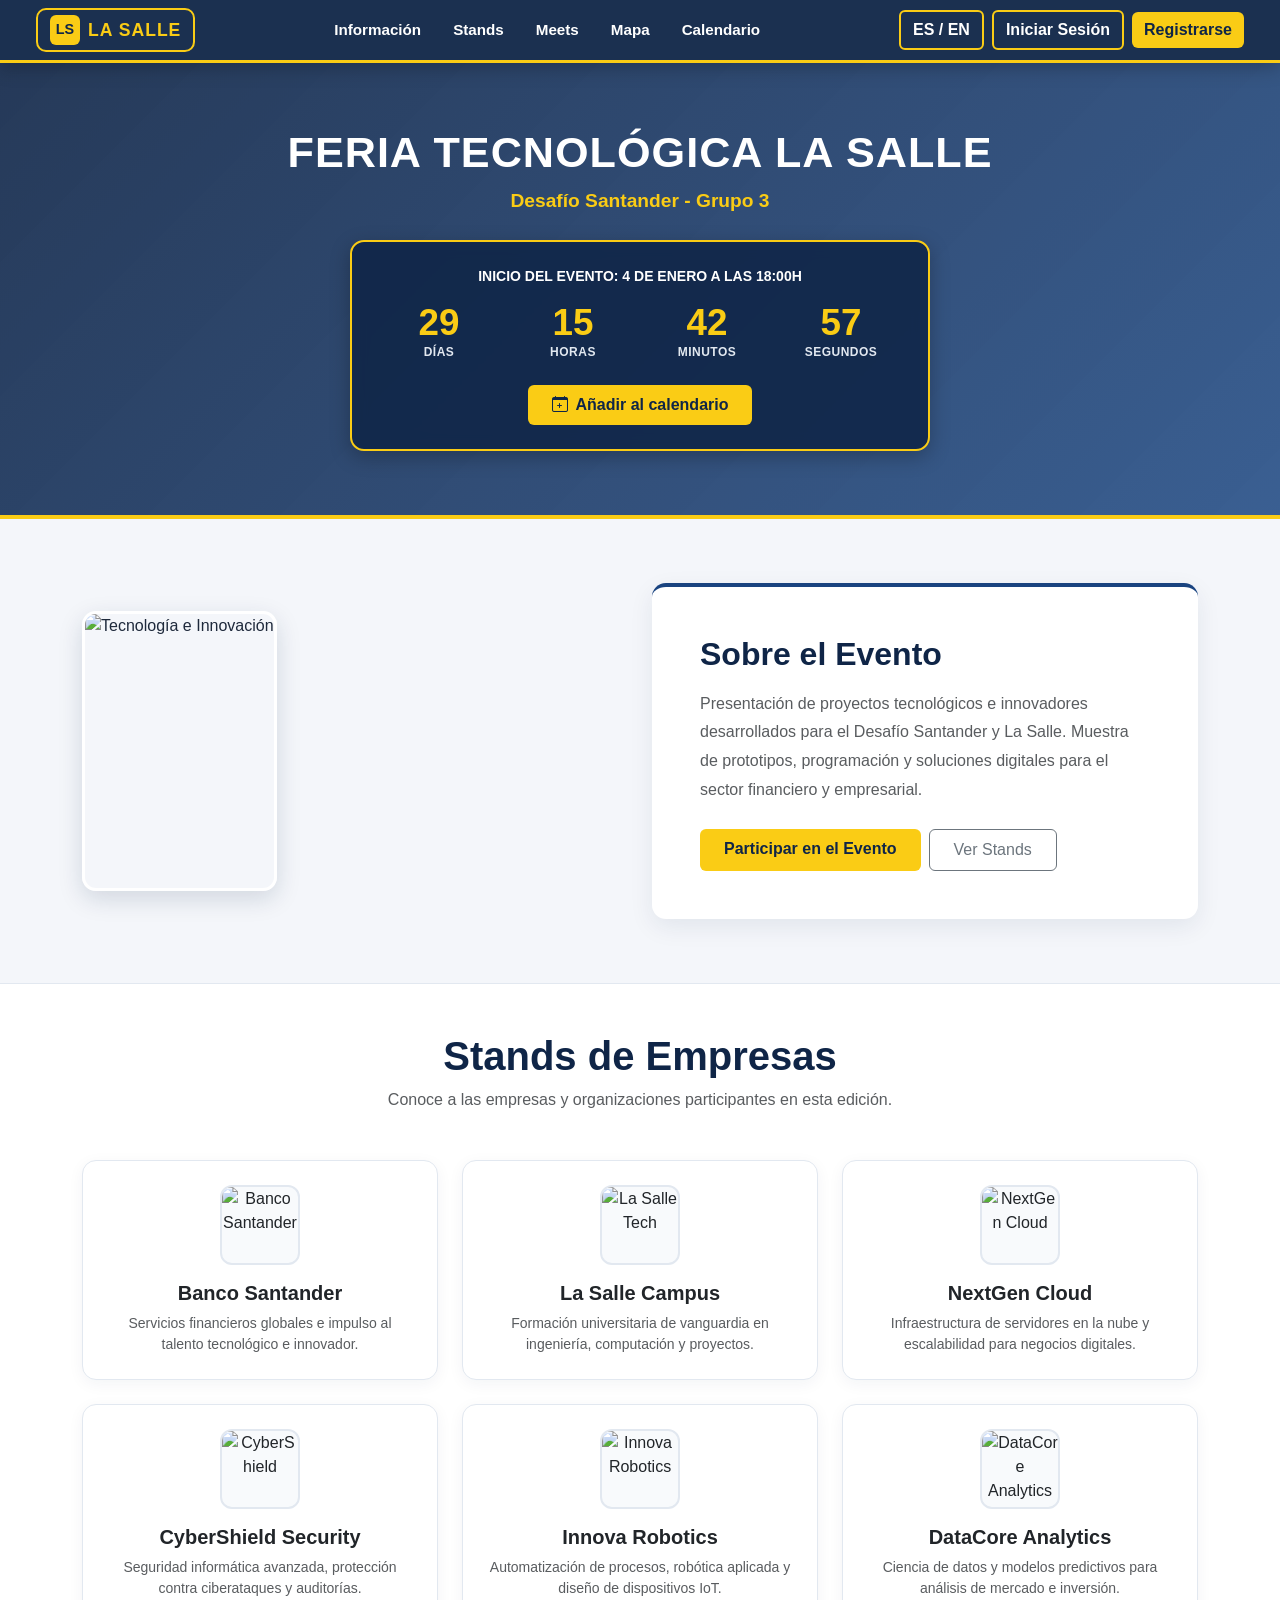
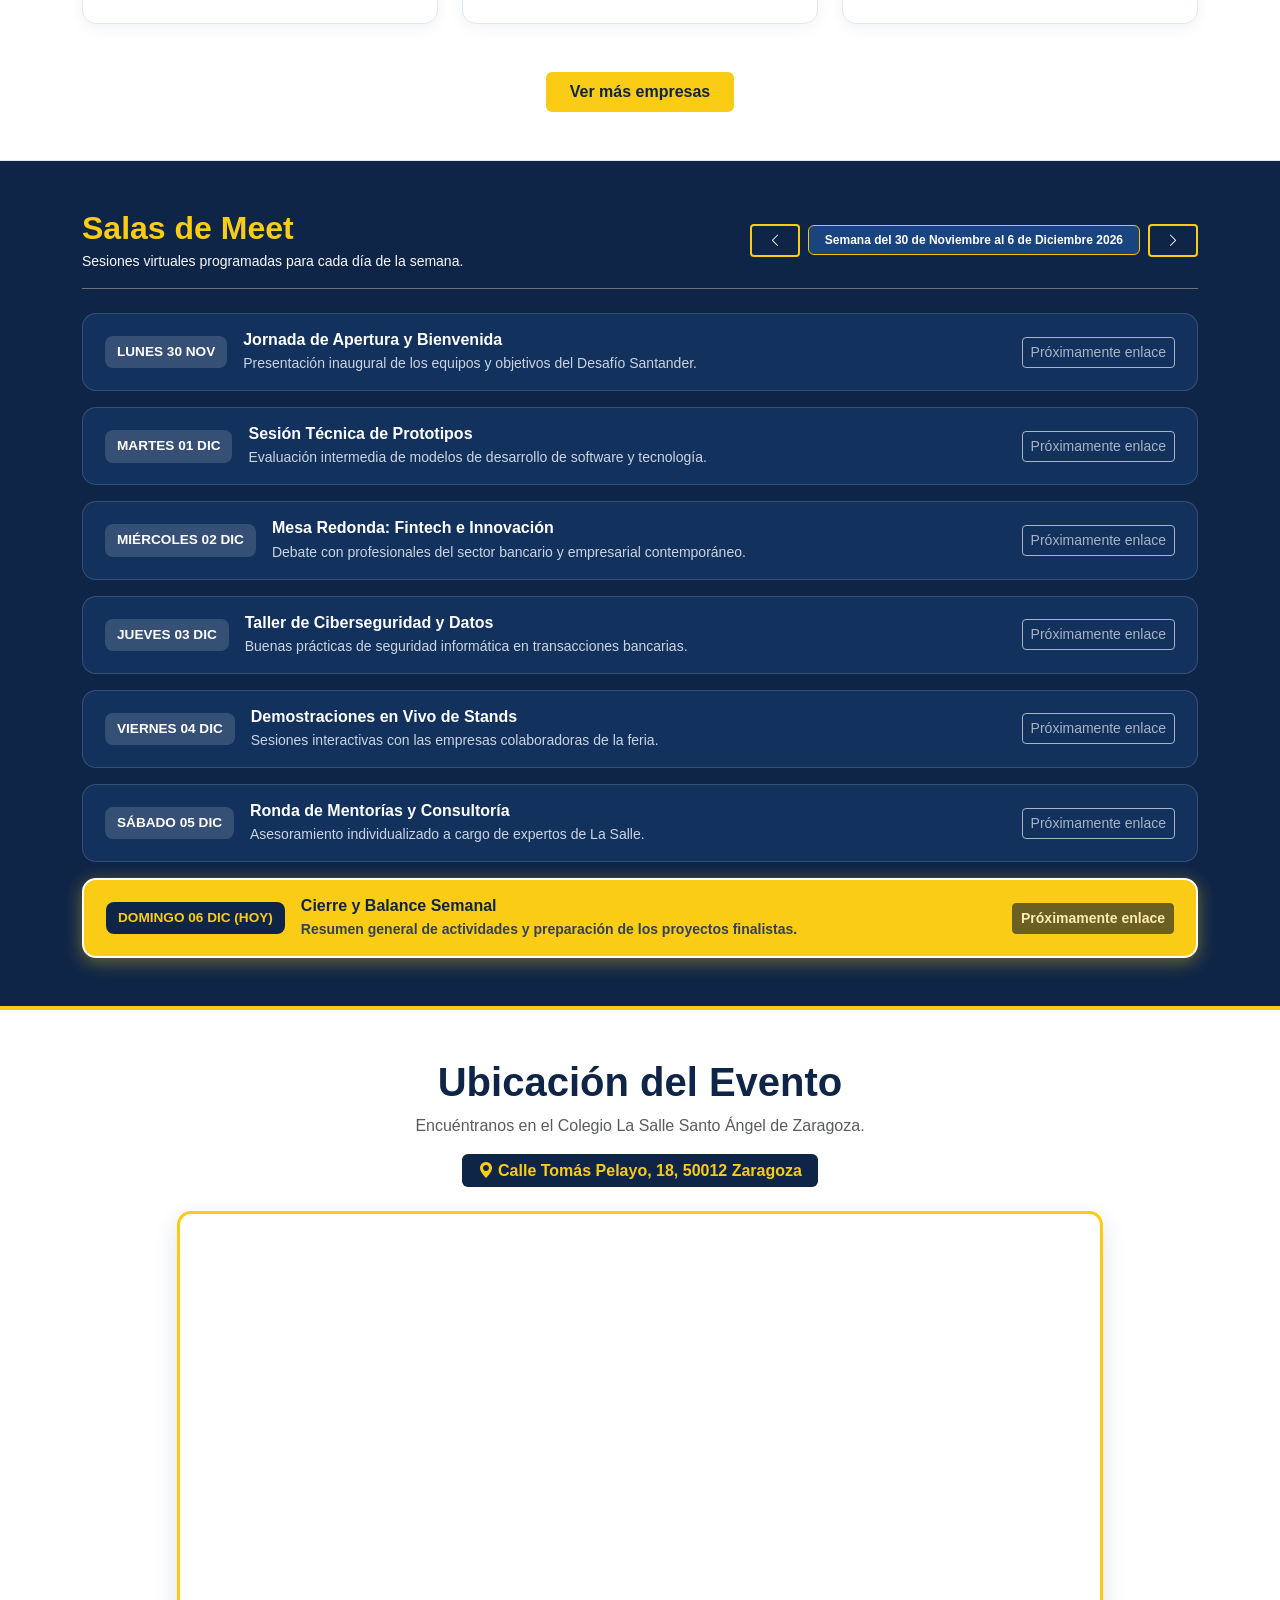
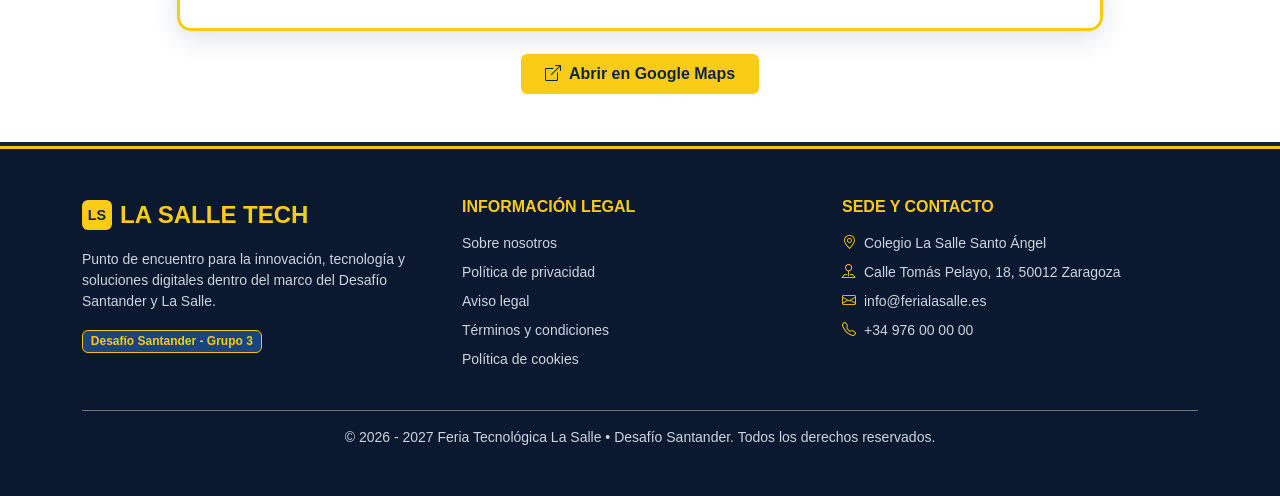
==== commit c071c2d5: "cambios generales" ====
--- a/Archivos Página Web/index.html
+++ b/Archivos Página Web/index.html
@@ -10,7 +10,7 @@
 </head>
 <body>
 
-  <div class="offcanvas offcanvas-start offcanvas-azul" tabindex="-1" id="menuLateral">
+  <div class="offcanvas offcanvas-start offcanvas-azul d-lg-none" tabindex="-1" id="menuLateral">
     <div class="offcanvas-header border-bottom border-secondary">
       <h5 class="offcanvas-title text-amarillo fw-bold" id="menu-titulo">Menú Principal</h5>
       <button type="button" class="btn-close btn-close-white" data-bs-dismiss="offcanvas"></button>
@@ -76,15 +76,23 @@
 
   <header class="banner-superior-sticky py-2 px-3 px-md-4">
     <div class="container-fluid d-flex justify-content-between align-items-center flex-wrap gap-2">
-      <div class="d-flex align-items-center gap-2">
-        <button class="btn btn-amarillo" type="button" data-bs-toggle="offcanvas" data-bs-target="#menuLateral">
+      <div class="d-flex align-items-center gap-3">
+        <button class="btn btn-amarillo d-lg-none" type="button" data-bs-toggle="offcanvas" data-bs-target="#menuLateral">
           <i class="bi bi-list fs-5 me-1"></i><span id="btn-txt-menu">Menú</span>
         </button>
-        <a href="LaSalle.HTML" class="logo-banner">
+        <a href="index.html" class="logo-banner">
           <div class="logo-simbolo">LS</div>
           <span class="logo-texto">LA SALLE</span>
         </a>
       </div>
+
+      <nav class="d-none d-lg-flex align-items-center gap-1 mx-auto" id="nav-escritorio">
+        <a href="#info" class="nav-link-header" id="header-nav-info">Información</a>
+        <a href="#stands" class="nav-link-header" id="header-nav-stands">Stands</a>
+        <a href="#meets" class="nav-link-header" id="header-nav-meets">Meets</a>
+        <a href="#mapa" class="nav-link-header" id="header-nav-mapa">Mapa</a>
+        <a href="#calendario-seccion" class="nav-link-header" id="header-nav-cal">Calendario</a>
+      </nav>
 
       <div class="d-flex align-items-center flex-wrap gap-2" id="contenedor-auth-header">
         <button class="btn btn-azul-outline" id="btn-idioma" onclick="cambiarIdioma()">ES / EN</button>
@@ -443,6 +451,11 @@
         document.getElementById("opt-meet").innerHTML = '<i class="bi bi-camera-video me-2"></i>Meets';
         document.getElementById("opt-mapa").innerHTML = '<i class="bi bi-geo-alt me-2"></i>Map';
         document.getElementById("opt-cal").innerHTML = '<i class="bi bi-calendar3 me-2"></i>Calendar';
+        document.getElementById("header-nav-info").innerText = "Information";
+        document.getElementById("header-nav-stands").innerText = "Stands";
+        document.getElementById("header-nav-meets").innerText = "Meets";
+        document.getElementById("header-nav-mapa").innerText = "Map";
+        document.getElementById("header-nav-cal").innerText = "Calendar";
         document.getElementById("btn-txt-menu").innerText = "Menu";
         const btnLogin = document.getElementById("btn-login-header");
         if (btnLogin) btnLogin.innerText = "Sign In";
@@ -487,6 +500,11 @@
         document.getElementById("opt-meet").innerHTML = '<i class="bi bi-camera-video me-2"></i>Meets';
         document.getElementById("opt-mapa").innerHTML = '<i class="bi bi-geo-alt me-2"></i>Mapa';
         document.getElementById("opt-cal").innerHTML = '<i class="bi bi-calendar3 me-2"></i>Calendario';
+        document.getElementById("header-nav-info").innerText = "Información";
+        document.getElementById("header-nav-stands").innerText = "Stands";
+        document.getElementById("header-nav-meets").innerText = "Meets";
+        document.getElementById("header-nav-mapa").innerText = "Mapa";
+        document.getElementById("header-nav-cal").innerText = "Calendario";
         document.getElementById("btn-txt-menu").innerText = "Menú";
         const btnLogin = document.getElementById("btn-login-header");
         if (btnLogin) btnLogin.innerText = "Iniciar Sesión";
--- a/Archivos Página Web/LaSalleCSS.CSS
+++ b/Archivos Página Web/LaSalleCSS.CSS
@@ -1,3 +1,11 @@
+html {
+  scroll-behavior: smooth;
+}
+
+section[id] {
+  scroll-margin-top: 85px;
+}
+
 body {
   font-family: 'Segoe UI', -apple-system, BlinkMacSystemFont, Roboto, sans-serif;
   background-color: #f4f6fa;
@@ -58,6 +66,22 @@
   border-bottom: 3px solid #facc15;
   box-shadow: 0 4px 18px rgba(0, 0, 0, 0.25);
   transition: all 0.3s ease;
+}
+
+.nav-link-header {
+  color: #ffffff;
+  font-weight: 600;
+  font-size: 0.95rem;
+  padding: 8px 14px;
+  border-radius: 8px;
+  text-decoration: none;
+  transition: all 0.2s ease;
+  white-space: nowrap;
+}
+
+.nav-link-header:hover {
+  background-color: #facc15;
+  color: #0f2547;
 }
 
 .logo-banner {
